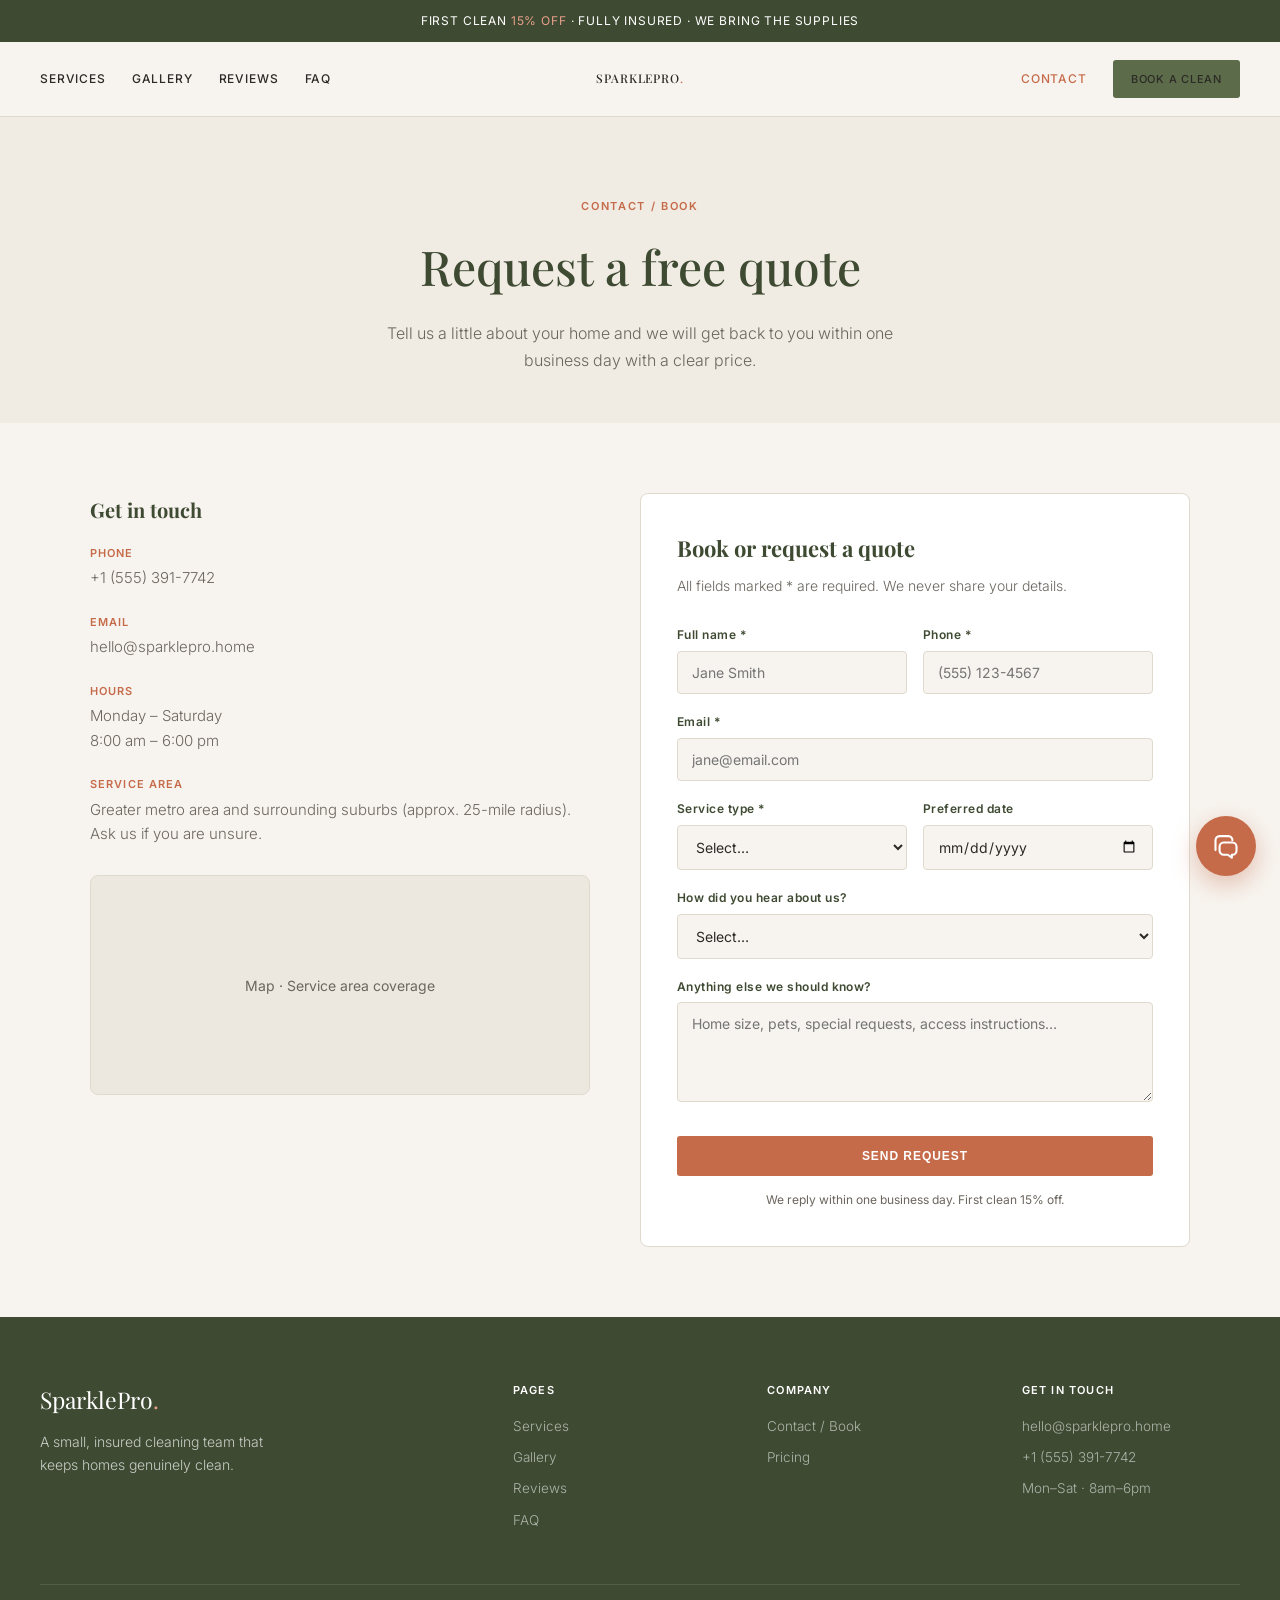
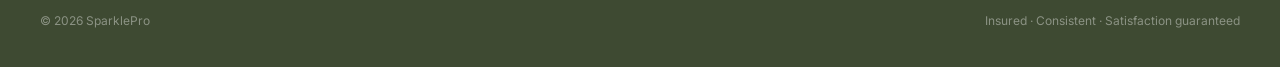
==== contact.html @ 1992d0b1 "Initial commit - SparklePro website" ====
<!DOCTYPE html>
<html lang="en">
<head>
  <meta charset="UTF-8">
  <meta name="viewport" content="width=device-width, initial-scale=1.0">
  <title>Contact & Book | SparklePro Home Cleaning</title>
  <meta name="description" content="Request a free quote or book a clean with SparklePro. Phone, email, service area and contact form.">
  <link href="https://fonts.googleapis.com/css2?family=Inter:wght@300;400;500;600;700&family=Playfair+Display:wght@400;500;600&display=swap" rel="stylesheet">
  <style>
    :root{--olive:#5C6B4A;--olive-dark:#3E4A32;--terracotta:#C66B4A;--terracotta-dark:#A35238;--terracotta-soft:#E8A08A;--bg:#F7F4EF;--bg-warm:#F0EBE3;--text:#2C2A26;--muted:#6B665E;--border:#E0D9CE;--white:#fff;--soft:#EDE8DF}
    *{margin:0;padding:0;box-sizing:border-box}html{scroll-behavior:smooth}
    body{font-family:Inter,sans-serif;background:var(--bg);color:var(--text);line-height:1.65;-webkit-font-smoothing:antialiased}
    .reveal{opacity:0;transform:translateY(36px);transition:opacity .75s cubic-bezier(.22,1,.36,1),transform .75s cubic-bezier(.22,1,.36,1)}.reveal.visible{opacity:1;transform:translateY(0)}
    .top-bar{background:var(--olive-dark);color:#fff;text-align:center;padding:11px 20px;font-size:12px;letter-spacing:.07em;text-transform:uppercase}.top-bar span{color:var(--terracotta-soft)}
    header{position:sticky;top:0;z-index:100;background:var(--bg);border-bottom:1px solid var(--border)}
    .nav{max-width:1400px;margin:0 auto;padding:18px 40px;display:flex;align-items:center;justify-content:space-between}
    .nav-left,.nav-right{display:flex;gap:26px;align-items:center;flex:1}.nav-right{justify-content:flex-end}
    .logo{font-family:'Playfair Display',serif;font-size:25px;font-weight:500;color:var(--olive-dark);text-decoration:none}.logo span{color:var(--terracotta)}
    .nav a{color:var(--text);text-decoration:none;font-size:12px;letter-spacing:.07em;text-transform:uppercase;font-weight:500;transition:color .25s}
    .nav a:hover,.nav a.active{color:var(--terracotta)}
    .btn{display:inline-block;padding:13px 26px;background:var(--olive);color:#fff;text-decoration:none;font-size:12px;letter-spacing:.08em;text-transform:uppercase;font-weight:600;border:none;cursor:pointer;transition:all .3s;border-radius:3px}
    .btn:hover{background:var(--olive-dark);transform:translateY(-2px)}.btn-terracotta{background:var(--terracotta)}.btn-terracotta:hover{background:var(--terracotta-dark)}
    .page-hero{padding:80px 40px 50px;text-align:center;background:var(--bg-warm)}
    .page-hero .section-label{font-size:11px;letter-spacing:.15em;text-transform:uppercase;color:var(--terracotta);margin-bottom:12px;font-weight:600}
    .page-hero h1{font-family:'Playfair Display',serif;font-size:clamp(32px,4.5vw,48px);font-weight:500;color:var(--olive-dark);margin-bottom:14px}
    .page-hero p{font-size:16px;color:var(--muted);max-width:520px;margin:0 auto;font-weight:300}
    section{padding:70px 40px}.container{max-width:1100px;margin:0 auto}
    .contact-grid{display:grid;grid-template-columns:1fr 1.1fr;gap:50px;align-items:start}
    .info-block h3{font-family:'Playfair Display',serif;font-size:20px;color:var(--olive-dark);margin-bottom:18px}
    .info-item{margin-bottom:22px}
    .info-item .label{font-size:11px;letter-spacing:.1em;text-transform:uppercase;color:var(--terracotta);font-weight:600;margin-bottom:4px}
    .info-item p,.info-item a{font-size:15px;color:var(--muted);text-decoration:none;font-weight:300}
    .info-item a:hover{color:var(--terracotta)}
    .map-placeholder{background:var(--soft);border-radius:8px;height:220px;display:flex;align-items:center;justify-content:center;color:var(--muted);font-size:14px;margin-top:28px;border:1px solid var(--border)}
    .form-card{background:var(--white);border:1px solid var(--border);border-radius:8px;padding:36px}
    .form-card h3{font-family:'Playfair Display',serif;font-size:22px;color:var(--olive-dark);margin-bottom:8px}
    .form-card .sub{font-size:14px;color:var(--muted);margin-bottom:28px;font-weight:300}
    .form-group{margin-bottom:18px}
    .form-group label{display:block;font-size:12px;font-weight:600;color:var(--olive-dark);margin-bottom:6px;letter-spacing:.04em}
    .form-group input,.form-group select,.form-group textarea{width:100%;padding:12px 14px;border:1px solid var(--border);border-radius:4px;font-family:inherit;font-size:14px;background:var(--bg);color:var(--text);transition:border-color .2s}
    .form-group input:focus,.form-group select:focus,.form-group textarea:focus{outline:none;border-color:var(--olive)}
    .form-group textarea{min-height:100px;resize:vertical}
    .form-row{display:grid;grid-template-columns:1fr 1fr;gap:16px}
    .form-card .btn{width:100%;text-align:center;margin-top:8px}
    .form-note{font-size:12px;color:var(--muted);margin-top:14px;text-align:center}
    footer{background:var(--olive-dark);color:rgba(255,255,255,.72);padding:64px 40px 36px}
    .footer-grid{max-width:1200px;margin:0 auto;display:grid;grid-template-columns:2fr 1fr 1fr 1fr;gap:36px;margin-bottom:44px}
    .footer-brand{font-family:'Playfair Display',serif;font-size:23px;color:#fff;margin-bottom:11px}.footer-brand span{color:var(--terracotta-soft)}
    .footer-brand+p{font-size:14px;font-weight:300;max-width:260px;line-height:1.7}
    .footer-col h4{font-size:11px;letter-spacing:.11em;text-transform:uppercase;margin-bottom:16px;font-weight:600;color:#fff}
    .footer-col a,.footer-col p{display:block;font-size:13.5px;color:rgba(255,255,255,.58);text-decoration:none;margin-bottom:9px;font-weight:300}
    .footer-col a:hover{color:var(--terracotta-soft)}
    .footer-bottom{max-width:1200px;margin:0 auto;padding-top:26px;border-top:1px solid rgba(255,255,255,.1);display:flex;justify-content:space-between;font-size:12px;color:rgba(255,255,255,.4)}
    @media(max-width:900px){.contact-grid{grid-template-columns:1fr}.form-row{grid-template-columns:1fr}.nav-left{display:none}.footer-grid{grid-template-columns:1fr 1fr}}
    @media(max-width:640px){.footer-grid{grid-template-columns:1fr}section,.page-hero{padding:50px 22px}.nav{padding:15px 22px}}
  </style>
  <link rel="stylesheet" href="widget.css">
</head>
<body>
  <div class="top-bar">First clean <span>15% off</span> · Fully insured · We bring the supplies</div>
  <header>
    <nav class="nav">
      <div class="nav-left">
        <a href="services.html">Services</a>
        <a href="gallery.html">Gallery</a>
        <a href="reviews.html">Reviews</a>
        <a href="faq.html">FAQ</a>
      </div>
      <a href="index.html" class="logo">SparklePro<span>.</span></a>
      <div class="nav-right">
        <a href="contact.html" class="active">Contact</a>
        <a href="contact.html" class="btn" style="padding:10px 18px;font-size:11px">Book a Clean</a>
      </div>
    </nav>
  </header>

  <div class="page-hero">
    <p class="section-label">Contact / Book</p>
    <h1>Request a free quote</h1>
    <p>Tell us a little about your home and we will get back to you within one business day with a clear price.</p>
  </div>

  <section>
    <div class="container">
      <div class="contact-grid">
        <div class="reveal">
          <div class="info-block">
            <h3>Get in touch</h3>
            <div class="info-item">
              <div class="label">Phone</div>
              <p><a href="tel:+15553917742">+1 (555) 391-7742</a></p>
            </div>
            <div class="info-item">
              <div class="label">Email</div>
              <p><a href="mailto:hello@sparklepro.home">hello@sparklepro.home</a></p>
            </div>
            <div class="info-item">
              <div class="label">Hours</div>
              <p>Monday – Saturday<br>8:00 am – 6:00 pm</p>
            </div>
            <div class="info-item">
              <div class="label">Service area</div>
              <p>Greater metro area and surrounding suburbs (approx. 25-mile radius). Ask us if you are unsure.</p>
            </div>
          </div>
          <div class="map-placeholder">
            Map · Service area coverage
          </div>
        </div>

        <div class="form-card reveal" style="transition-delay:.1s">
          <h3>Book or request a quote</h3>
          <p class="sub">All fields marked * are required. We never share your details.</p>
          <form onsubmit="event.preventDefault(); alert('Thank you! This is a demo form. In a live site this would send your request to the team.');">
            <div class="form-row">
              <div class="form-group">
                <label for="name">Full name *</label>
                <input type="text" id="name" name="name" required placeholder="Jane Smith">
              </div>
              <div class="form-group">
                <label for="phone">Phone *</label>
                <input type="tel" id="phone" name="phone" required placeholder="(555) 123-4567">
              </div>
            </div>
            <div class="form-group">
              <label for="email">Email *</label>
              <input type="email" id="email" name="email" required placeholder="jane@email.com">
            </div>
            <div class="form-row">
              <div class="form-group">
                <label for="service">Service type *</label>
                <select id="service" name="service" required>
                  <option value="">Select…</option>
                  <option value="regular">Regular home clean</option>
                  <option value="deep">Deep clean</option>
                  <option value="move">Move-in / Move-out</option>
                  <option value="other">Other / not sure</option>
                </select>
              </div>
              <div class="form-group">
                <label for="date">Preferred date</label>
                <input type="date" id="date" name="date">
              </div>
            </div>
            <div class="form-group">
              <label for="heard">How did you hear about us?</label>
              <select id="heard" name="heard">
                <option value="">Select…</option>
                <option value="google">Google search</option>
                <option value="friend">Friend / family</option>
                <option value="social">Social media</option>
                <option value="nextdoor">Nextdoor</option>
                <option value="other">Other</option>
              </select>
            </div>
            <div class="form-group">
              <label for="message">Anything else we should know?</label>
              <textarea id="message" name="message" placeholder="Home size, pets, special requests, access instructions…"></textarea>
            </div>
            <button type="submit" class="btn btn-terracotta">Send request</button>
            <p class="form-note">We reply within one business day. First clean 15% off.</p>
          </form>
        </div>
      </div>
    </div>
  </section>

  <footer>
    <div class="footer-grid">
      <div>
        <div class="footer-brand">SparklePro<span>.</span></div>
        <p>A small, insured cleaning team that keeps homes genuinely clean.</p>
      </div>
      <div class="footer-col"><h4>Pages</h4><a href="services.html">Services</a><a href="gallery.html">Gallery</a><a href="reviews.html">Reviews</a><a href="faq.html">FAQ</a></div>
      <div class="footer-col"><h4>Company</h4><a href="contact.html">Contact / Book</a><a href="services.html">Pricing</a></div>
      <div class="footer-col"><h4>Get in touch</h4><p>hello@sparklepro.home</p><p>+1 (555) 391-7742</p><p>Mon–Sat · 8am–6pm</p></div>
    </div>
    <div class="footer-bottom"><span>© 2026 SparklePro</span><span>Insured · Consistent · Satisfaction guaranteed</span></div>
  </footer>
  <script>
    const reveals=document.querySelectorAll('.reveal');
    const observer=new IntersectionObserver(entries=>{entries.forEach(e=>{if(e.isIntersecting)e.target.classList.add('visible')})},{threshold:.1});
    reveals.forEach(el=>observer.observe(el));
  </script>
  <script src="widget.js" defer></script>
</body>
</html>
---- widget.css ----
/* SparklePro chat widget */
.scw{--scw-olive:#5C6B4A;--scw-olive-dark:#3E4A32;--scw-terra:#C66B4A;--scw-terra-dark:#A35238;--scw-bg:#F7F4EF;--scw-border:#E0D9CE;--scw-text:#2C2A26;--scw-muted:#6B665E;position:fixed;right:24px;bottom:24px;z-index:9000;font-family:Inter,system-ui,sans-serif;color:var(--scw-text);line-height:1.5}
.scw *{box-sizing:border-box}
.scw button{font-family:inherit}

/* logo mark */
.scw-logo{position:relative;display:flex;align-items:center;justify-content:center;flex:none;border-radius:50%;background:var(--scw-olive-dark);color:#fff;font-family:'Playfair Display',Georgia,serif;font-weight:500;line-height:1}
.scw-logo i{position:absolute;border-radius:50%;background:var(--scw-terra)}
.scw-logo--lg{width:46px;height:46px;font-size:25px;border:2px solid #fff}
.scw-logo--lg i{width:6px;height:6px;right:11px;bottom:10px}
.scw-logo--md{width:42px;height:42px;font-size:22px}
.scw-logo--md i{width:5px;height:5px;right:10px;bottom:9px}
.scw-logo--sm{width:30px;height:30px;font-size:16px}
.scw-logo--sm i{width:4px;height:4px;right:7px;bottom:6px}

/* launcher */
.scw-launcher{width:60px;height:60px;border-radius:50%;border:none;background:var(--scw-terra);color:#fff;display:flex;align-items:center;justify-content:center;cursor:pointer;box-shadow:0 8px 24px rgba(198,107,74,.4);transition:background .25s,transform .25s}
.scw-launcher:hover{background:var(--scw-terra-dark);transform:translateY(-2px)}
.scw-launcher:focus-visible,.scw-min:focus-visible,.scw-teaser-x:focus-visible,.scw-send:focus-visible,.scw-cc:focus-visible{outline:2px solid var(--scw-terra);outline-offset:2px}
.scw-launcher svg{width:28px;height:28px;fill:none;stroke:currentColor;stroke-width:1.8;stroke-linecap:round;stroke-linejoin:round}

/* teaser */
.scw-teaser{position:absolute;right:0;bottom:78px;width:310px;max-width:calc(100vw - 48px);display:flex;align-items:center;gap:14px;padding:16px 42px 16px 16px;background:#fff;border-radius:12px;box-shadow:0 12px 40px rgba(44,42,38,.18);cursor:pointer;opacity:0;transform:translateY(8px);pointer-events:none;transition:opacity .35s,transform .35s}
.scw-teaser.show{opacity:1;transform:none;pointer-events:auto}
.scw-teaser::after{content:"";position:absolute;right:22px;bottom:-7px;width:16px;height:16px;background:#fff;transform:rotate(45deg);border-radius:0 0 3px 0}
.scw-teaser p{font-size:15px;line-height:1.45;color:var(--scw-olive-dark)}
.scw-teaser-x{position:absolute;top:10px;right:10px;width:26px;height:26px;border:none;background:none;border-radius:6px;color:var(--scw-muted);cursor:pointer;display:flex;align-items:center;justify-content:center}
.scw-teaser-x:hover{background:var(--scw-bg);color:var(--scw-text)}
.scw-teaser-x svg{width:16px;height:16px;stroke:currentColor;stroke-width:2;fill:none;stroke-linecap:round}

/* panel */
.scw-panel{position:absolute;right:0;bottom:78px;width:380px;max-width:calc(100vw - 32px);height:min(680px,calc(100vh - 120px));display:flex;flex-direction:column;background:#fff;border-radius:14px;overflow:hidden;box-shadow:0 20px 60px rgba(44,42,38,.28);opacity:0;transform:translateY(14px) scale(.97);transform-origin:bottom right;pointer-events:none;visibility:hidden;transition:opacity .3s,transform .3s,visibility .3s}
.scw-panel.open{opacity:1;transform:none;pointer-events:auto;visibility:visible}
.scw-head{position:relative;flex:none;display:flex;align-items:center;justify-content:center;height:80px;padding:0 56px;background:linear-gradient(95deg,var(--scw-olive-dark) 0%,var(--scw-olive) 100%);color:#fff}
.scw-head .scw-logo{position:absolute;left:16px;top:50%;transform:translateY(-50%)}
.scw-title{font-family:Inter,sans-serif;font-size:17px;font-weight:600}
.scw-min{position:absolute;right:14px;top:50%;transform:translateY(-50%);width:32px;height:32px;border:none;background:none;color:#fff;border-radius:6px;cursor:pointer;display:flex;align-items:center;justify-content:center}
.scw-min:hover{background:rgba(255,255,255,.14)}
.scw-min svg{width:20px;height:20px;stroke:currentColor;stroke-width:2;fill:none;stroke-linecap:round;stroke-linejoin:round}

.scw-body{flex:1;overflow-y:auto;padding:18px 16px 8px;scrollbar-width:thin;scrollbar-color:#a9a59d #f1eee8}
.scw-body::-webkit-scrollbar{width:10px}
.scw-body::-webkit-scrollbar-track{background:#f1eee8}
.scw-body::-webkit-scrollbar-thumb{background:#a9a59d;border-radius:6px}
.scw-msg{display:flex;align-items:flex-start;gap:10px;margin-bottom:16px}
.scw-msg .scw-logo{margin-top:2px}
.scw-bubble{background:#F0EBE3;border-radius:0 12px 12px 12px;padding:14px 16px;font-size:15px;line-height:1.45;color:var(--scw-text)}
.scw-card{border:1px solid var(--scw-border);border-radius:10px;padding:14px}
.scw-field{margin-bottom:12px}
.scw-field input,.scw-field textarea{width:100%;height:44px;padding:0 14px;border:1px solid #cfc8bb;border-radius:8px;font:inherit;font-size:15px;color:var(--scw-text);background:#fff;transition:border-color .2s,box-shadow .2s}
.scw-field textarea{height:112px;padding:12px 14px;resize:none}
.scw-field input::placeholder,.scw-field textarea::placeholder{color:#8a857c}
.scw-field input:focus,.scw-field textarea:focus{outline:none;border-color:var(--scw-terra);box-shadow:0 0 0 3px rgba(198,107,74,.14)}
.scw-field .bad{border-color:#b3412c}
.scw-phone{position:relative;display:flex;align-items:center;border:1px solid #cfc8bb;border-radius:8px;background:#fff;transition:border-color .2s,box-shadow .2s}
.scw-phone:focus-within{border-color:var(--scw-terra);box-shadow:0 0 0 3px rgba(198,107,74,.14)}
.scw-phone input{border:none;box-shadow:none!important;background:none;padding-left:6px}
.scw-cc{flex:none;height:42px;padding:0 6px 0 12px;border:none;background:none;display:flex;align-items:center;gap:6px;cursor:pointer;border-radius:8px 0 0 8px}
.scw-cc svg.caret{width:8px;height:8px;fill:#6B665E}
.scw-flag{width:22px;height:15px;display:block;border-radius:2px;box-shadow:0 0 0 1px rgba(0,0,0,.12)}
.scw-list{position:absolute;left:0;top:calc(100% + 4px);width:220px;margin:0;padding:4px;list-style:none;background:#fff;border:1px solid var(--scw-border);border-radius:8px;box-shadow:0 10px 30px rgba(44,42,38,.18);z-index:3;display:none}
.scw-list.open{display:block}
.scw-list li{display:flex;align-items:center;gap:10px;padding:9px 10px;border-radius:6px;font-size:14px;cursor:pointer}
.scw-list li:hover,.scw-list li[aria-selected="true"]{background:#F0EBE3}
.scw-list li span{margin-left:auto;color:var(--scw-muted)}

.scw-consent{margin:12px 0 0;padding:14px;background:#F0EBE3;border-radius:10px;font-size:12px;line-height:1.5;color:#4a463f}
.scw-consent p{margin:0 0 12px}
.scw-check{display:flex;gap:10px;align-items:flex-start;cursor:pointer}
.scw-check input{flex:none;appearance:none;-webkit-appearance:none;width:18px;height:18px;margin:1px 0 0;border-radius:4px;background:var(--scw-terra);display:grid;place-items:center;cursor:pointer}
.scw-check input:not(:checked){background:#fff;border:1.5px solid #8a857c}
.scw-check input:checked::after{content:"";width:9px;height:5px;border-left:2px solid #fff;border-bottom:2px solid #fff;transform:translateY(-1px) rotate(-45deg)}
.scw-check input:focus-visible{outline:2px solid var(--scw-terra);outline-offset:2px}
.scw-actions{display:flex;justify-content:center;padding:16px 0 18px}
.scw-send{display:inline-flex;align-items:center;gap:10px;padding:0 34px;height:48px;border:none;border-radius:8px;background:var(--scw-terra);color:#fff;font-size:16px;font-weight:600;cursor:pointer;transition:background .25s}
.scw-send:hover{background:var(--scw-terra-dark)}
.scw-send[disabled]{opacity:.65;cursor:default}
.scw-send svg{width:20px;height:20px;fill:none;stroke:currentColor;stroke-width:1.8;stroke-linecap:round;stroke-linejoin:round}
.scw-status{margin:0 0 6px;text-align:center;font-size:13px;color:#b3412c}
.scw-done{padding:4px 0}
.scw-foot{flex:none;padding:12px 16px 14px;text-align:center;font-size:13px;color:#3a372f;background:#fff;border-top:1px solid #f0ece4}
.scw-foot b{font-weight:500;color:var(--scw-terra)}

@media(max-width:480px){
  .scw{right:16px;bottom:16px}
  .scw-panel{width:calc(100vw - 32px);height:calc(100vh - 110px)}
}
@media(prefers-reduced-motion:reduce){.scw *{transition:none!important}}
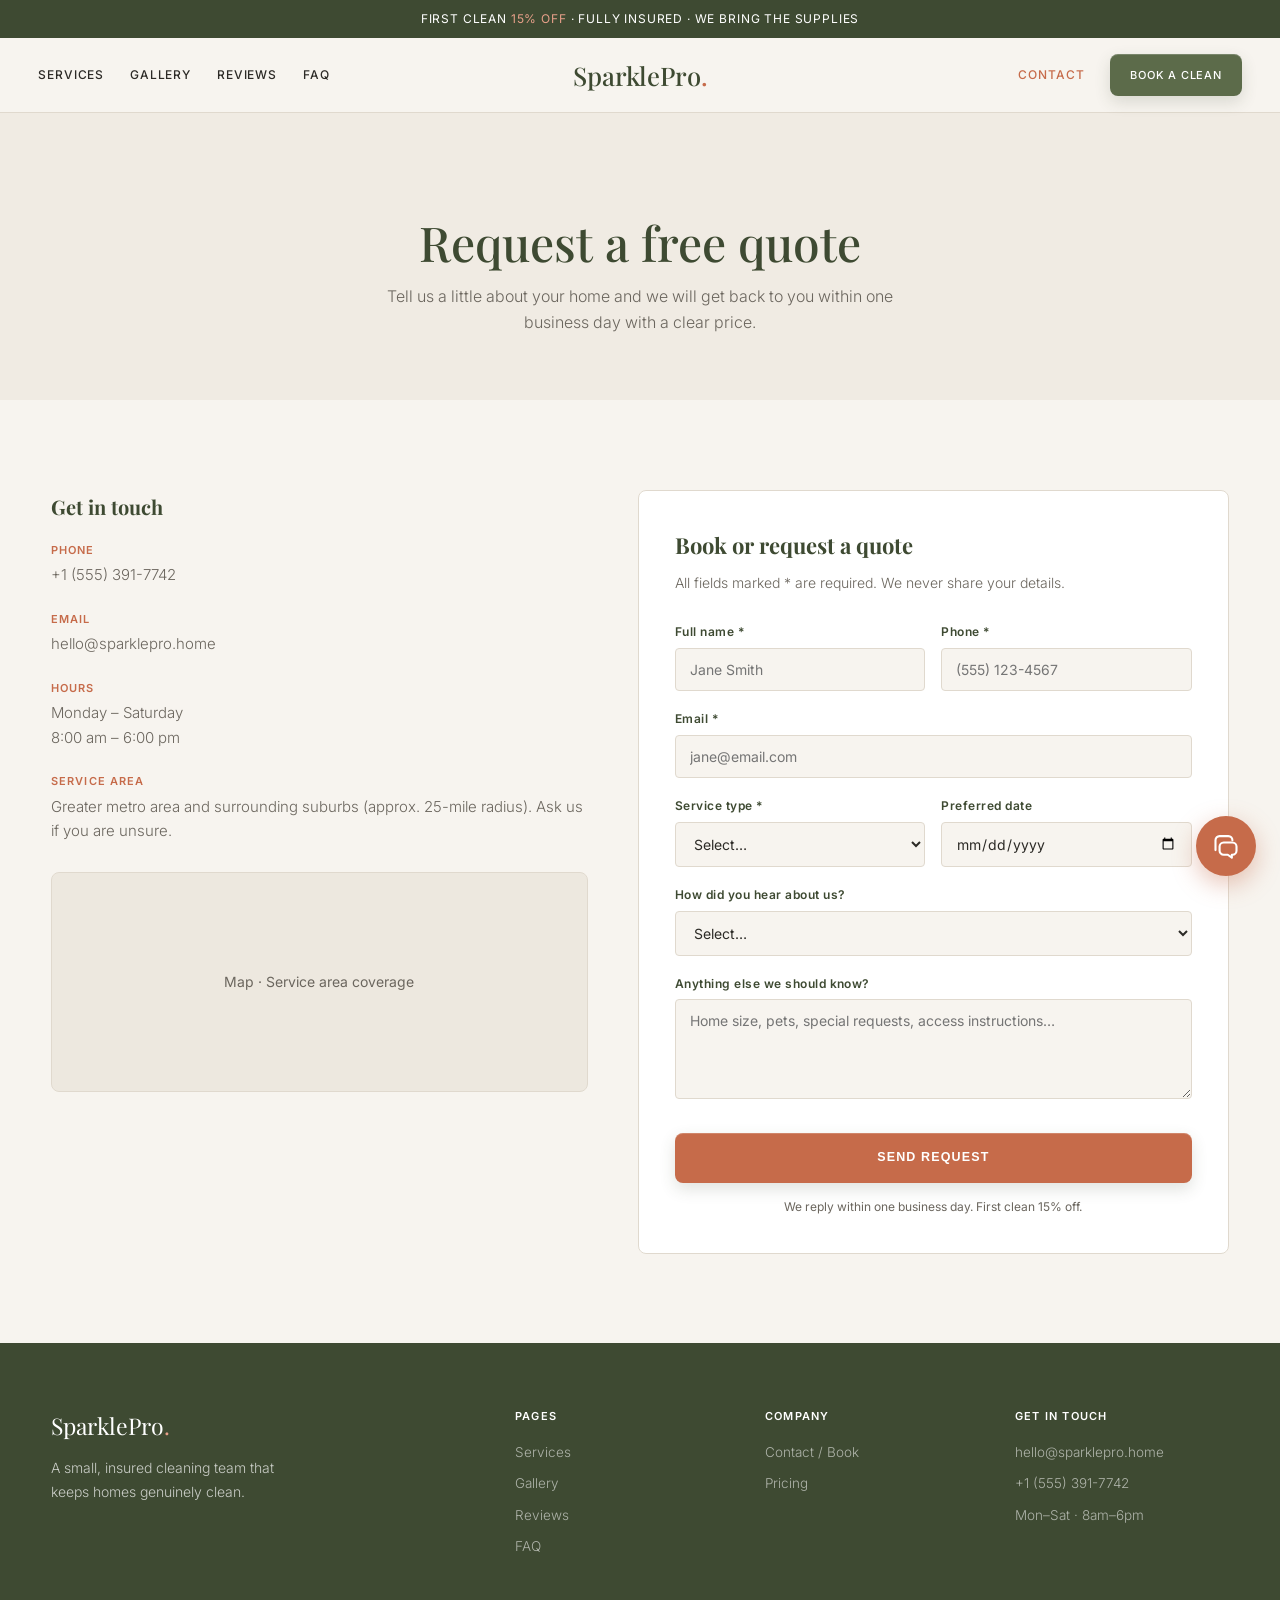
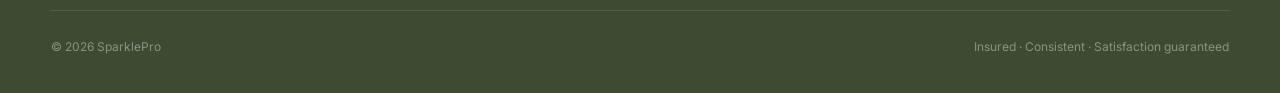
==== commit 899ce677: "Updated website with new changes and images" ====
--- a/contact.html
+++ b/contact.html
@@ -1,8 +1,9 @@
 <!DOCTYPE html>
 <html lang="en">
 <head>
+  <script>document.documentElement.classList.add("js")</script>
   <meta charset="UTF-8">
-  <meta name="viewport" content="width=device-width, initial-scale=1.0">
+  <meta name="viewport" content="width=device-width, initial-scale=1, viewport-fit=cover">
   <title>Contact & Book | SparklePro Home Cleaning</title>
   <meta name="description" content="Request a free quote or book a clean with SparklePro. Phone, email, service area and contact form.">
   <link href="https://fonts.googleapis.com/css2?family=Inter:wght@300;400;500;600;700&family=Playfair+Display:wght@400;500;600&display=swap" rel="stylesheet">
@@ -54,6 +55,7 @@
     @media(max-width:900px){.contact-grid{grid-template-columns:1fr}.form-row{grid-template-columns:1fr}.nav-left{display:none}.footer-grid{grid-template-columns:1fr 1fr}}
     @media(max-width:640px){.footer-grid{grid-template-columns:1fr}section,.page-hero{padding:50px 22px}.nav{padding:15px 22px}}
   </style>
+  <link rel="stylesheet" href="enhance.css">
   <link rel="stylesheet" href="widget.css">
 </head>
 <body>
@@ -75,7 +77,6 @@
   </header>
 
   <div class="page-hero">
-    <p class="section-label">Contact / Book</p>
     <h1>Request a free quote</h1>
     <p>Tell us a little about your home and we will get back to you within one business day with a clear price.</p>
   </div>
@@ -182,6 +183,7 @@
     const observer=new IntersectionObserver(entries=>{entries.forEach(e=>{if(e.isIntersecting)e.target.classList.add('visible')})},{threshold:.1});
     reveals.forEach(el=>observer.observe(el));
   </script>
+  <script src="enhance.js" defer></script>
   <script src="widget.js" defer></script>
 </body>
 </html>
--- a/enhance.css
+++ b/enhance.css
@@ -0,0 +1,189 @@
+/* SparklePro: responsive layer, buttons, photo cards, 3D scroll motion. Loaded after each page's own CSS. */
+
+/* ---------- Base / responsive foundation (0 to 1800px+) ---------- */
+html{-webkit-text-size-adjust:100%;text-size-adjust:100%;overflow-x:clip}
+body{min-width:0;overflow-x:clip;overflow-wrap:anywhere}
+img,video{max-width:100%;height:auto}
+h1,h2,h3,p,li,a,td,th,label,summary{min-width:0}
+section{padding:clamp(56px,7vw,112px) clamp(18px,4vw,64px)}
+.page-hero{padding:clamp(56px,8vw,110px) clamp(18px,4vw,64px) clamp(40px,5vw,64px)}
+.nav{padding:16px clamp(18px,3vw,48px);max-width:1560px;gap:16px}
+.container{width:100%}
+.container.narrow{max-width:760px}
+.hero{min-height:100vh;min-height:100svh}
+.hero-content{padding:0 clamp(18px,4vw,64px);max-width:1560px}
+.hero h1{font-size:clamp(38px,6.2vw,92px);max-width:11em}
+.hero p{font-size:clamp(15px,1.3vw,19px);max-width:34em}
+.section-title,.page-hero h1{line-height:1.12;text-wrap:balance}
+.section-title{font-size:clamp(28px,3.6vw,54px)}
+.section-desc{font-size:clamp(15px,1.2vw,18px)}
+.top-bar{padding:10px clamp(14px,3vw,24px);font-size:clamp(10px,1.4vw,12px);line-height:1.5}
+@media(min-width:1280px){.container:not(.narrow){max-width:1240px}}
+@media(min-width:1600px){.container:not(.narrow){max-width:1380px}.footer-grid,.footer-bottom{max-width:1380px}}
+
+
+/* grids that reflow without breakpoints */
+.services-preview,.ba-grid,.team-grid,.extras{grid-template-columns:repeat(auto-fit,minmax(min(100%,290px),1fr))}
+.testimonials-grid{grid-template-columns:repeat(auto-fit,minmax(min(100%,340px),1fr))}
+.services-preview>*,.ba-grid>*,.team-grid>*,.testimonials-grid>*,.extras>*,.contact-grid>*,.form-row>*{min-width:0}
+.footer-grid{grid-template-columns:2fr 1fr 1fr 1fr}
+.footer-bottom{flex-wrap:wrap;gap:8px 20px}
+footer{padding-left:clamp(18px,4vw,64px);padding-right:clamp(18px,4vw,64px)}
+.pricing-table{display:block;overflow-x:auto;-webkit-overflow-scrolling:touch;max-width:100%}
+.pricing-table tr{white-space:normal}
+input,select,textarea{max-width:100%;font-size:16px}
+
+@media(max-width:1100px){
+  .service-block{grid-template-columns:200px 1fr 220px!important}
+  .contact-grid{gap:32px!important}
+}
+@media(max-width:960px){
+  .footer-grid{grid-template-columns:1fr 1fr!important}
+  .service-block{grid-template-columns:1fr!important}
+  .contact-grid,.form-row{grid-template-columns:1fr!important}
+  .checklist{columns:1!important}
+}
+@media(max-width:560px){
+  .footer-grid{grid-template-columns:1fr!important;gap:28px!important}
+  .footer-bottom{flex-direction:column}
+  .top-bar span{white-space:nowrap}
+}
+
+/* ---------- Navigation: text menu toggle on small screens ---------- */
+.nav-toggle{display:none;font:600 12px/1 Inter,sans-serif;letter-spacing:.08em;text-transform:uppercase;color:var(--olive-dark);background:transparent;border:1.5px solid var(--olive);border-radius:8px;min-height:42px;padding:0 18px;cursor:pointer;transition:background .3s,color .3s}
+.nav-toggle:hover,.nav-toggle[aria-expanded="true"]{background:var(--olive);color:#fff}
+.nav-toggle:focus-visible{outline:2px solid var(--terracotta);outline-offset:2px}
+.mnav{display:none;position:absolute;left:0;right:0;top:100%;background:var(--bg);border-bottom:1px solid var(--border);box-shadow:0 24px 40px rgba(62,74,50,.14);padding:8px clamp(18px,4vw,48px) 22px;perspective:900px;max-height:calc(100vh - 70px);max-height:calc(100svh - 70px);overflow:auto}
+.mnav-inner{display:flex;flex-direction:column;transform-origin:50% 0;opacity:0;transform:rotateX(-28deg) translateY(-10px);transition:opacity .45s cubic-bezier(.16,1,.3,1),transform .6s cubic-bezier(.16,1,.3,1)}
+.mnav.open{display:block}
+.mnav.open .mnav-inner{opacity:1;transform:none}
+.mnav a{display:flex;align-items:center;min-height:52px;font-size:13px;letter-spacing:.09em;text-transform:uppercase;font-weight:500;color:var(--text);text-decoration:none;border-bottom:1px solid var(--border)}
+.mnav a.active{color:var(--terracotta)}
+.mnav .btn{margin-top:18px;border:none;justify-content:center;width:100%;color:#fff}
+@media(max-width:960px){
+  .nav-left,.nav-right{display:none!important}
+  .nav .logo{order:1;margin-right:auto}
+  .nav-toggle{display:inline-flex;align-items:center;order:2}
+}
+
+/* ---------- Buttons ---------- */
+.btn{position:relative;isolation:isolate;overflow:hidden;display:inline-flex;align-items:center;justify-content:center;gap:10px;min-height:50px;padding:0 30px;border-radius:8px;font-size:12.5px;line-height:1.2;letter-spacing:.09em;text-align:center;white-space:normal;max-width:100%;
+  box-shadow:0 1px 0 rgba(255,255,255,.18) inset,0 6px 16px rgba(62,74,50,.16);
+  transition:transform .45s cubic-bezier(.16,1,.3,1),box-shadow .45s,color .35s,background-color .35s,border-color .35s}
+.btn::before{content:"";position:absolute;inset:0;z-index:-1;background:var(--olive-dark);transform:translateY(101%);transition:transform .5s cubic-bezier(.16,1,.3,1)}
+.btn:hover{transform:translateY(-3px);box-shadow:0 14px 28px rgba(62,74,50,.26)}
+.btn:hover::before{transform:none}
+.btn:active{transform:translateY(0) scale(.98);transition-duration:.12s}
+.btn:focus-visible{outline:2px solid var(--terracotta);outline-offset:3px}
+.btn-terracotta{background:var(--terracotta)}
+.btn-terracotta:hover{background:var(--terracotta)}
+.btn-terracotta::before{background:var(--terracotta-dark)}
+.btn-outline{background:transparent;color:var(--olive-dark);border:1.5px solid var(--olive);box-shadow:none}
+.btn-outline:hover{background:transparent;color:#fff;box-shadow:0 14px 28px rgba(62,74,50,.22)}
+.btn-outline::before{background:var(--olive)}
+.cta .btn{background:var(--terracotta);color:#fff;box-shadow:0 10px 24px rgba(0,0,0,.2)}
+.cta .btn::before{background:var(--terracotta-dark)}
+.nav .btn{min-height:42px!important;padding:0 20px!important;font-size:11px!important}
+.nav .btn,.mnav .btn{color:#fff}
+.hero-actions{gap:14px;align-items:stretch}
+.hero-actions .btn{min-width:210px}
+.price-box .btn{width:100%;min-height:46px;padding:0 18px}
+form .btn,.form-card .btn{width:100%}
+div[style*="text-align"]>.btn{margin-inline:auto}
+@media(max-width:560px){
+  .hero-actions{flex-direction:column}
+  .hero-actions .btn{width:100%;min-width:0}
+  .cta .btn,.google-box .btn,div[style*="text-align"]>.btn{width:100%}
+}
+
+/* ---------- Photo cards (replace the old icon blocks) ---------- */
+.svc-visual{height:clamp(180px,18vw,260px)!important;background:var(--soft)}
+.svc-visual::before{display:none!important}
+.svc-visual img{position:absolute;inset:-8% 0;width:100%;height:116%;object-fit:cover;max-width:none;will-change:transform;transition:filter .6s}
+.svc-card:hover .svc-visual img{filter:saturate(1.08)}
+.svc-body p{min-height:0!important}
+.service-block .svc-side{padding:0!important;background:var(--soft)!important;position:relative;min-height:220px}
+.service-block .svc-side img{position:absolute;inset:0;width:100%;height:100%;object-fit:cover;max-width:none;transition:transform 1.2s cubic-bezier(.16,1,.3,1)}
+.service-block:hover .svc-side img{transform:scale(1.06)}
+@media(max-width:960px){.service-block .svc-side{min-height:0;aspect-ratio:16/9}.service-block .svc-side img{position:absolute}}
+
+/* simple CSS-only list marker and accordion indicator (no icon glyphs) */
+.checklist li::before{content:""!important;width:6px;height:6px;border-radius:50%;background:var(--terracotta);top:13px!important;left:2px!important;font-size:0!important}
+.faq-item summary{gap:16px}
+.faq-item summary::after{content:""!important;flex:none;width:16px;height:16px;background:
+  linear-gradient(var(--terracotta),var(--terracotta)) center/100% 1.5px no-repeat,
+  linear-gradient(var(--terracotta),var(--terracotta)) center/1.5px 100% no-repeat;transition:transform .5s cubic-bezier(.16,1,.3,1)}
+.faq-item[open] summary::after{transform:rotate(135deg)}
+.faq-item p{animation:faqIn .6s cubic-bezier(.16,1,.3,1)}
+@keyframes faqIn{from{opacity:0;transform:translateY(-8px)}to{opacity:1;transform:none}}
+
+/* reviews cluster becomes a readable card list on touch and small screens */
+@media(max-width:1024px){
+  .review-stage{display:grid!important;grid-template-columns:repeat(auto-fit,minmax(min(100%,300px),1fr));gap:18px;min-height:0!important;padding:0!important;margin-top:8px}
+  .review-stage .avatar,.review-stage .avatar[class]{position:static!important;width:auto!important;height:auto!important;margin:0!important;display:flex!important;gap:16px;align-items:flex-start;background:var(--white);border:1px solid var(--border);border-radius:14px;padding:20px;transform:none!important}
+  .avatar .pic{width:60px!important;height:60px!important;flex:none}
+  .avatar:hover .pic{transform:none;box-shadow:0 8px 24px rgba(62,74,50,.15)}
+  .avatar .bubble{position:static!important;opacity:1!important;visibility:visible!important;transform:none!important;width:auto!important;background:none;border:none;box-shadow:none;padding:0}
+  .avatar .bubble::after{display:none}
+  .avatar{display:flex!important}
+}
+
+/* ---------- 3D scroll motion ---------- */
+.container,.services-preview,.ba-grid,.team-grid,.testimonials-grid,.extras,.footer-grid,.contact-grid,.review-stage,.cta{perspective:1500px}
+.js [data-s3d]{opacity:0;translate:0 56px -140px;rotate:1 0 0 16deg;transform-origin:50% 100%;will-change:translate,rotate,opacity;
+  transition:opacity .9s cubic-bezier(.16,1,.3,1) var(--d,0ms),translate 1.15s cubic-bezier(.16,1,.3,1) var(--d,0ms),rotate 1.15s cubic-bezier(.16,1,.3,1) var(--d,0ms),scale 1.15s cubic-bezier(.16,1,.3,1) var(--d,0ms),transform .2s linear,box-shadow .5s,background-color .4s,border-color .4s,color .3s}
+.js [data-s3d="left"]{translate:-70px 40px -160px;rotate:0 1 0 16deg;transform-origin:0 50%}
+.js [data-s3d="right"]{translate:70px 40px -160px;rotate:0 1 0 -16deg;transform-origin:100% 50%}
+.js [data-s3d="zoom"]{translate:0 0 -240px;rotate:none;scale:.9;transform-origin:50% 50%}
+.js [data-s3d].in{opacity:1;translate:0 0 0;rotate:none;scale:1}
+.js [data-tilt]{transform-style:preserve-3d;backface-visibility:hidden}
+.js .w{display:inline-block;opacity:0;translate:0 .55em -.6em;rotate:1 0 0 -75deg;transform-origin:50% 100%;transition:opacity .8s cubic-bezier(.16,1,.3,1) var(--d,0ms),translate 1s cubic-bezier(.16,1,.3,1) var(--d,0ms),rotate 1s cubic-bezier(.16,1,.3,1) var(--d,0ms)}
+.js .in .w,.js .w.in{opacity:1;translate:0 0 0;rotate:none}
+.js [data-words]{perspective:900px}
+.js .band-text{will-change:transform,opacity;transition:none!important}
+.js .hero-content,.js #heroBg{will-change:transform}
+.sticky-band{perspective:1000px}
+.ba-card,.svc-card,.testimonial,.extra-card,.team-item{backface-visibility:hidden}
+
+/* hero: darker veil on narrow screens for text legibility */
+@media(max-width:700px){
+  .hero-bg::after{background:linear-gradient(180deg,rgba(247,244,239,.92) 0%,rgba(247,244,239,.82) 55%,rgba(247,244,239,.55) 100%)!important}
+}
+
+@media(prefers-reduced-motion:reduce){
+  .js [data-s3d],.js .w{opacity:1!important;translate:none!important;rotate:none!important;scale:1!important;transition:none!important}
+  .mnav-inner{transition:none}
+  html{scroll-behavior:auto}
+}
+
+/* logo keeps its wordmark styling inside the nav */
+.nav .logo{font-family:'Playfair Display',serif;font-size:clamp(22px,2vw,28px);letter-spacing:0;text-transform:none;font-weight:500;color:var(--olive-dark);white-space:nowrap}
+.nav .logo span{color:var(--terracotta)}
+
+/* if a photo is slow or blocked, keep the frame clean instead of showing alt text */
+.svc-visual img,.service-block .svc-side img{color:transparent;font-size:0}
+
+/* touch devices: before/after reveals as the card scrolls into the middle of the screen */
+.ba-card.tap .after{clip-path:polygon(0 0,100% 0,100% 100%,0 100%)}
+.ba-card.tap .before{transform:scale(1.05)}
+.ba-card.tap .after{transform:scale(1.02)}
+.ba-card.tap .ba-blade{opacity:1;transform:rotate(-38deg) translateY(-180%)}
+.ba-card.tap .sparkles{opacity:1}
+.ba-card.tap .ba-status{background:var(--terracotta)}
+.ba-card.tap .ba-status .before-text{display:none}
+.ba-card.tap .ba-status .after-text{display:inline}
+
+/* before shots: same photo as the "after", made to look dirty */
+.ba-frame img.dirty{filter:brightness(.68) saturate(.5) sepia(.45) contrast(1.15) blur(.4px)}
+.ba-frame .grime{position:absolute;inset:0;z-index:1;pointer-events:none;mix-blend-mode:multiply;
+background:
+ radial-gradient(ellipse 18% 9% at 22% 72%,rgba(70,45,20,.75),transparent 70%),
+ radial-gradient(ellipse 14% 7% at 68% 58%,rgba(60,40,15,.7),transparent 70%),
+ radial-gradient(ellipse 25% 12% at 45% 88%,rgba(50,35,15,.65),transparent 72%),
+ radial-gradient(circle at 80% 25%,rgba(90,70,30,.5),transparent 22%),
+ radial-gradient(circle at 15% 30%,rgba(80,60,30,.45),transparent 25%),
+ radial-gradient(circle at 55% 40%,rgba(40,30,15,.35),transparent 18%),
+ linear-gradient(180deg,rgba(120,95,50,.25),rgba(60,45,20,.35))}
+.ba-frame .grime::after{content:"";position:absolute;inset:0;opacity:.55;
+background:url("data:image/svg+xml;utf8,<svg xmlns='http://www.w3.org/2000/svg' width='300' height='300'><filter id='n'><feTurbulence type='fractalNoise' baseFrequency='.045' numOctaves='4' seed='7'/><feColorMatrix values='0 0 0 0 .25  0 0 0 0 .18  0 0 0 0 .08  0 0 0 1.6 -.55'/></filter><rect width='300' height='300' filter='url(%23n)'/></svg>");background-size:cover}
+.ba-card:hover .grime{opacity:0}.ba-card.tap .grime{opacity:0}
